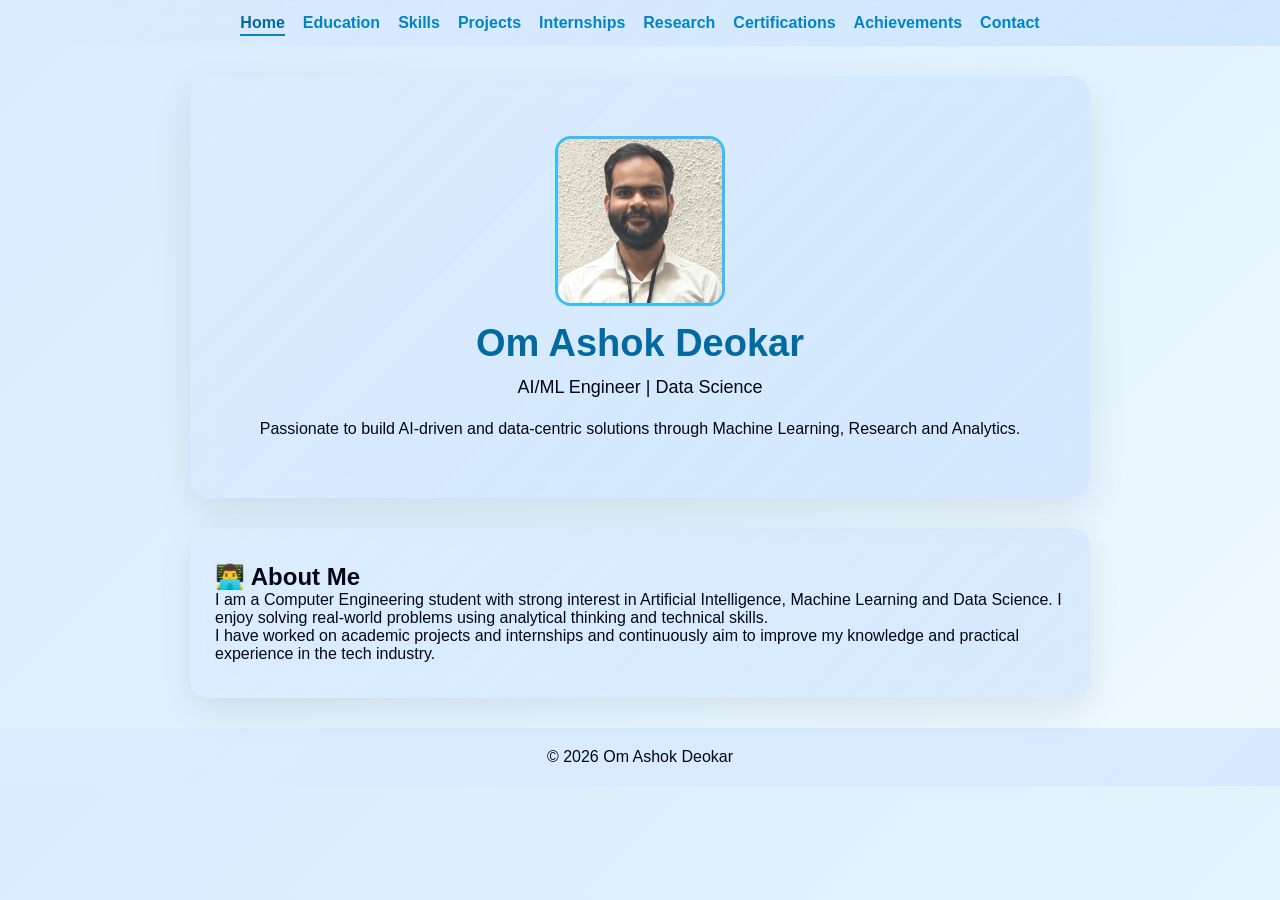
==== index.html @ 27e42d79 "Update index.html" ====
<!DOCTYPE html>
<html lang="en">
<head>
  <meta charset="UTF-8">
  <title>Om Ashok Deokar | Portfolio</title>
  <link rel="stylesheet" href="style.css">
</head>

<body>

<!-- NAVBAR -->
<nav>
  <a href="index.html" class="active">Home</a>
  <a href="education.html">Education</a>
  <a href="skills.html">Skills</a>
  <a href="projects.html">Projects</a>
  <a href="internships.html">Internships</a>
  <a href="research.html">Research</a>
  <a href="certifications.html">Certifications</a>
  <a href="achievements.html">Achievements</a>
  <a href="contact.html">Contact</a>
</nav>

<!-- HERO -->
<div class="hero">
  <img src="profile.jpg" class="profile-img" alt="Profile">

  <h1>Om Ashok Deokar</h1>

  <!-- 🔥 Typing text -->
  <p class="subtitle typing-text"></p>

  <div class="hero-line"></div>

  <p class="highlight typing-sub"></p>
  <p class="hero-desc">
  Passionate to build AI-driven and data-centric solutions through
  Machine Learning, Research and Analytics.
</p>
</div>

  <section>
  <h2>👨‍💻 About Me</h2>
  <p>
    I am a Computer Engineering student with strong interest in Artificial Intelligence,
    Machine Learning and Data Science. I enjoy solving real-world problems using
    analytical thinking and technical skills.
  </p>
  <p>
    I have worked on academic projects and internships and continuously aim to improve
    my knowledge and practical experience in the tech industry.
  </p>
</section>



<!-- FOOTER -->
<footer>
  <p>© 2026 Om Ashok Deokar</p>
</footer>

<!-- 🔥 TYPING SCRIPT -->
<script>
const text1 = "AI/ML Engineer | Data Science Enthusiast";
const text2 = "AI • ML • Data • Innovation";

let i = 0;
let j = 0;

function typeMain() {
  if (i < text1.length) {
    document.querySelector(".typing-text").textContent += text1.charAt(i);
    i++;
    setTimeout(typeMain, 40);
  } else {
    setTimeout(typeSub, 400);
  }
}

function typeSub() {
  if (j < text2.length) {
    document.querySelector(".typing-sub").textContent += text2.charAt(j);
    j++;
    setTimeout(typeSub, 40);
  }
}

window.onload = typeMain;
</script>

</body>
</html>
---- style.css ----
/* ================= RESET ================= */
* {
  margin: 0;
  padding: 0;
  box-sizing: border-box;
}

/* ================= GLOBAL ================= */
html {
  scroll-behavior: smooth;
}

body {
  font-family: 'Segoe UI', sans-serif;
  background: linear-gradient(135deg, #dbeafe, #e0f2fe, #f0f9ff);
  color: #020617;
}

/* remove default link style */
a {
  text-decoration: none;
  color: inherit;
}

/* ================= NAVBAR ================= */
nav {
  display: flex;
  justify-content: center;
  flex-wrap: wrap;
  gap: 18px;
  padding: 14px;

  background: linear-gradient(
    135deg,
    rgba(219,234,254,0.6),
    rgba(191,219,254,0.5)
  );

  backdrop-filter: blur(12px);
  position: sticky;
  top: 0;
  z-index: 1000;
}

nav a {
  color: #0284c7;
  font-weight: 600;
  position: relative;
  transition: 0.3s;
}

nav a:hover {
  color: #0369a1;
}

nav a.active {
  color: #0369a1;
}

/* underline */
nav a::after {
  content: "";
  position: absolute;
  width: 0%;
  height: 2px;
  left: 0;
  bottom: -4px;
  background: #0284c7;
  transition: 0.3s;
}

nav a:hover::after,
nav a.active::after {
  width: 100%;
}

/* ================= HERO ================= */
.hero {
  text-align: center;
  padding: 60px 20px;
  max-width: 900px;
  margin: 30px auto;
  border-radius: 20px;

  background: linear-gradient(
    135deg,
    rgba(219,234,254,0.6),
    rgba(191,219,254,0.5)
  );

  backdrop-filter: blur(12px);
  box-shadow: 0 15px 40px rgba(0,0,0,0.08);

  transition: all 0.4s ease;
}

.hero:hover {
  transform: translateY(-8px);
  box-shadow: 0 25px 60px rgba(2,132,199,0.25);
}

/* profile */
.profile-img {
  width: 170px;
  height: 170px;
  border-radius: 16px;
  border: 3px solid #38bdf8;
  object-fit: cover;
}

h1 {
  font-size: 38px;
  color: #0369a1;
  margin: 12px 0;
}

.subtitle {
  font-size: 18px;
}

.highlight {
  color: #0284c7;
}

.typing-text,
.typing-sub {
  white-space: nowrap;
  overflow: hidden;
  display: inline-block;

  border-right: none !important;
  animation: none !important;
}

/* ================= SECTION ================= */
section {
  max-width: 900px;
  margin: 25px auto;
  padding: 35px 25px;
  border-radius: 18px;

  background: linear-gradient(
    135deg,
    rgba(219,234,254,0.55),
    rgba(191,219,254,0.45)
  );

  backdrop-filter: blur(12px);
  box-shadow: 0 12px 35px rgba(0,0,0,0.08);
}

/* ================= CARDS ================= */
.project,
.timeline-content {
  background: linear-gradient(
    135deg,
    rgba(224,242,254,0.6),
    rgba(186,230,253,0.4)
  );

  backdrop-filter: blur(10px);
  border: 1px solid rgba(147,197,253,0.35);
  border-radius: 14px;

  padding: 18px;
  margin: 15px 0;

  box-shadow: 0 8px 25px rgba(59,130,246,0.12);

  transition: all 0.3s ease;
}

.project:hover,
.timeline-content:hover {
  transform: translateY(-6px);
  box-shadow: 0 18px 40px rgba(59,130,246,0.25);
}

/* ================= BUTTON ================= */
.button-outline {
  display: inline-block;
  margin-top: 10px;
  padding: 8px 16px;

  border-radius: 8px;
  border: 2px solid #0284c7;
  color: #0284c7;

  font-weight: 500;
  font-size: 14px;

  transition: all 0.3s ease;
}

.button-outline:hover {
  background: #0284c7;
  color: white;
  transform: translateY(-2px);
  box-shadow: 0 5px 15px rgba(2,132,199,0.3);
}

/* ================= TIMELINE ================= */
.timeline {
  position: relative;
  margin-top: 30px;
  padding-left: 25px;
}

.timeline::before {
  content: "";
  position: absolute;
  left: 10px;
  top: 0;
  width: 3px;
  height: 100%;
  background: linear-gradient(#38bdf8, #0284c7);
}

.timeline-item {
  position: relative;
  margin-bottom: 30px;
  padding-left: 30px;
}

.timeline-dot {
  position: absolute;
  left: 2px;
  top: 10px;
  width: 14px;
  height: 14px;
  background: #38bdf8;
  border-radius: 50%;
  box-shadow: 0 0 10px rgba(56,189,248,0.6);
}

.date-badge {
  display: inline-block;
  font-size: 12px;
  background: #0284c7;
  color: white;
  padding: 4px 10px;
  border-radius: 20px;
  margin-bottom: 10px;
}

/* ================= EDUCATION ================= */
.edu-flex {
  display: flex;
  align-items: center;
  gap: 15px;
}

.edu-logo {
  width: 50px;
  height: 50px;
  object-fit: contain;
  background: white;
  padding: 5px;
  border-radius: 8px;
}

/* 🔥 SPPU FIX (IMPORTANT) */
.edu-logo-small {
  width: 80px;
  height: auto;
  margin-top: 8px;
  object-fit: contain;
}

/* ================= SKILLS ================= */
.skill {
  margin-bottom: 25px;
}

.skill-header {
  display: flex;
  align-items: center;
  justify-content: space-between;
  margin-bottom: 6px;
  font-weight: 600;
}

.percent {
  font-size: 14px;
  color: #0284c7;
}

/* bar */
.skill-bar {
  width: 100%;
  height: 14px;
  background: rgba(226,232,240,0.7);
  border-radius: 10px;
  overflow: hidden;
}

/* fill animation */
.skill-fill {
  height: 100%;
  width: 0;
  background: linear-gradient(90deg, #38bdf8, #0284c7);
  border-radius: 10px;
  position: relative;
  animation: fillBar 2s ease forwards;
}

@keyframes fillBar {
  from { width: 0; }
}

/* shine effect */
.skill-fill::after {
  content: "";
  position: absolute;
  top: 0;
  left: -50%;
  width: 50%;
  height: 100%;
  background: rgba(255,255,255,0.4);
  transform: skewX(-20deg);
  animation: shine 2s infinite;
}

@keyframes shine {
  0% { left: -50%; }
  100% { left: 120%; }
}

/* ================= FOOTER ================= */
footer {
  text-align: center;
  padding: 20px;
  margin-top: 30px;

  background: linear-gradient(
    135deg,
    rgba(219,234,254,0.6),
    rgba(191,219,254,0.5)
  );
}
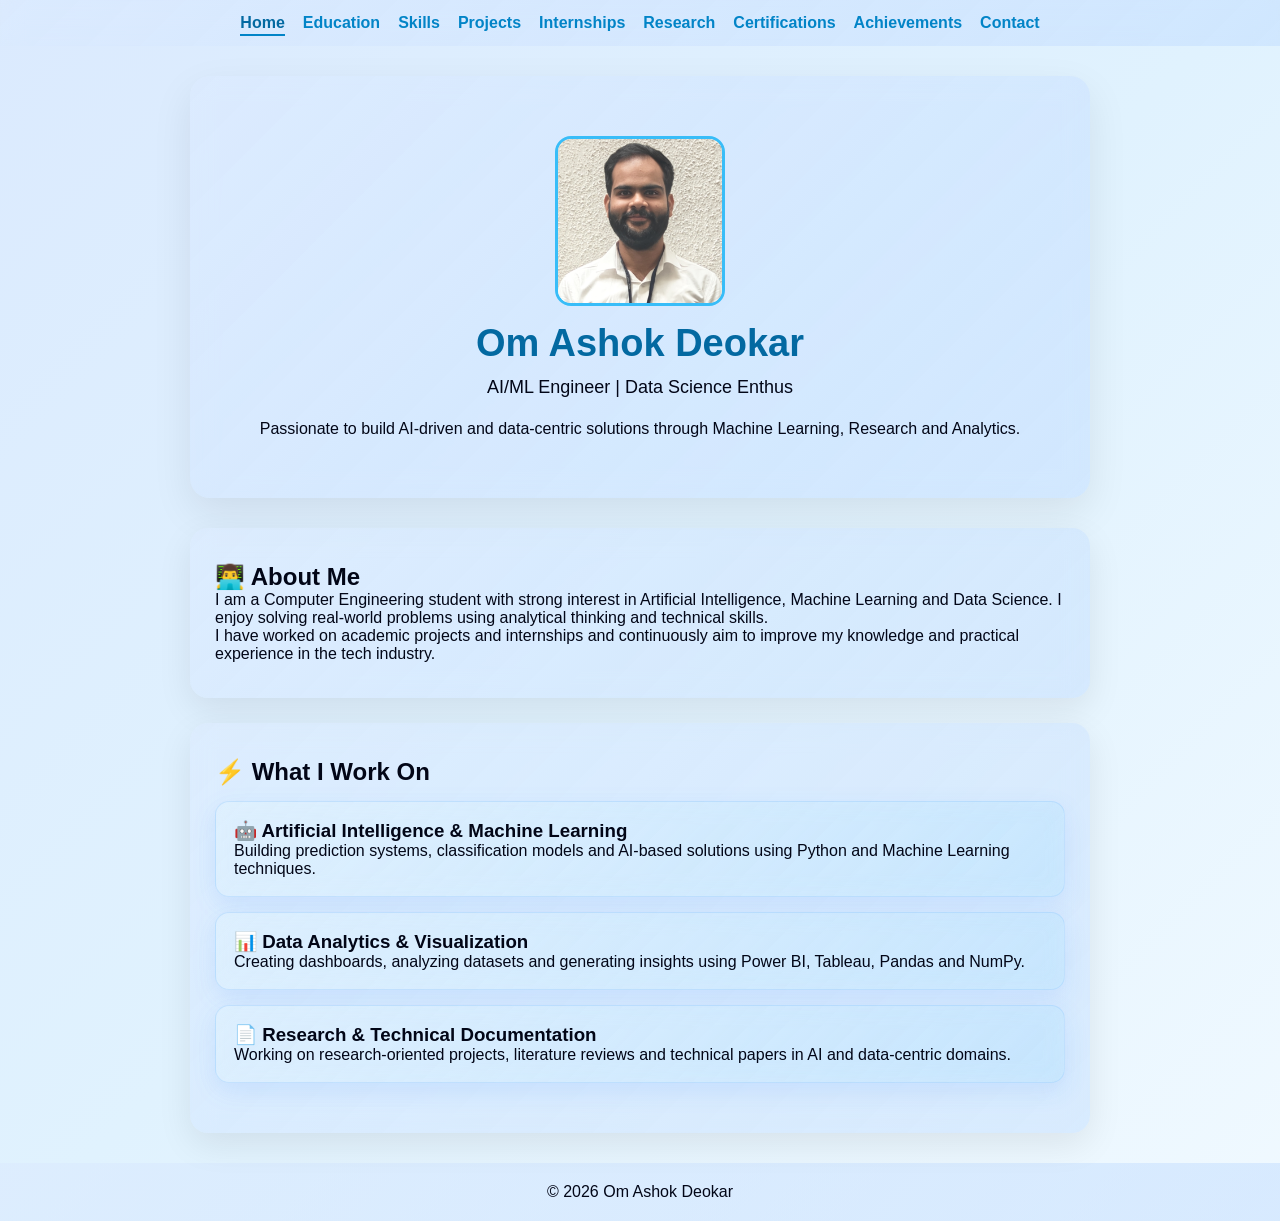
==== commit 46ea450c: "Update index.html" ====
--- a/index.html
+++ b/index.html
@@ -52,6 +52,36 @@
   </p>
 </section>
 
+  <section>
+
+<h2>⚡ What I Work On</h2>
+
+<div class="project">
+  <h3>🤖 Artificial Intelligence & Machine Learning</h3>
+  <p>
+    Building prediction systems, classification models and AI-based
+    solutions using Python and Machine Learning techniques.
+  </p>
+</div>
+
+<div class="project">
+  <h3>📊 Data Analytics & Visualization</h3>
+  <p>
+    Creating dashboards, analyzing datasets and generating insights
+    using Power BI, Tableau, Pandas and NumPy.
+  </p>
+</div>
+
+<div class="project">
+  <h3>📄 Research & Technical Documentation</h3>
+  <p>
+    Working on research-oriented projects, literature reviews and
+    technical papers in AI and data-centric domains.
+  </p>
+</div>
+
+</section>
+
 
 
 <!-- FOOTER -->
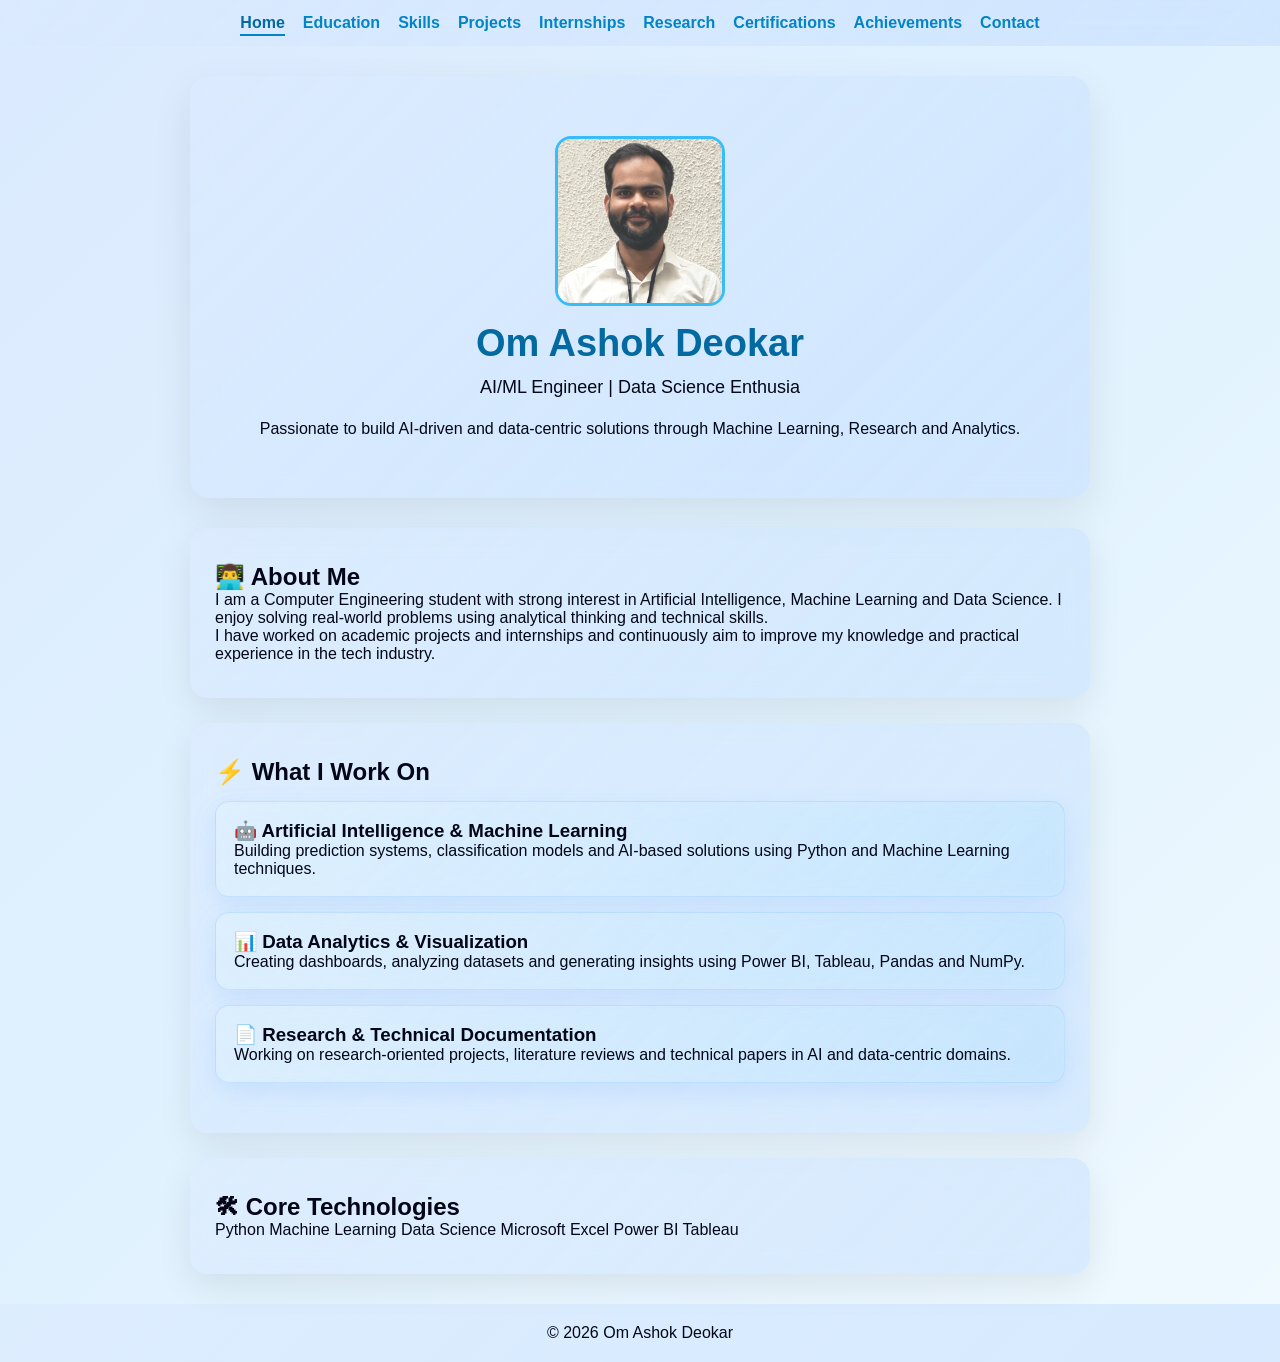
==== commit 03f32ea0: "Update index.html" ====
--- a/index.html
+++ b/index.html
@@ -82,6 +82,23 @@
 
 </section>
 
+  <section>
+
+<h2>🛠 Core Technologies</h2>
+
+<div class="skills-box">
+
+<span>Python</span>
+<span>Machine Learning</span>
+<span>Data Science</span>
+<span>Microsoft Excel</span> 
+<span>Power BI</span>
+<span>Tableau</span>
+
+</div>
+
+</section>
+
 
 
 <!-- FOOTER -->
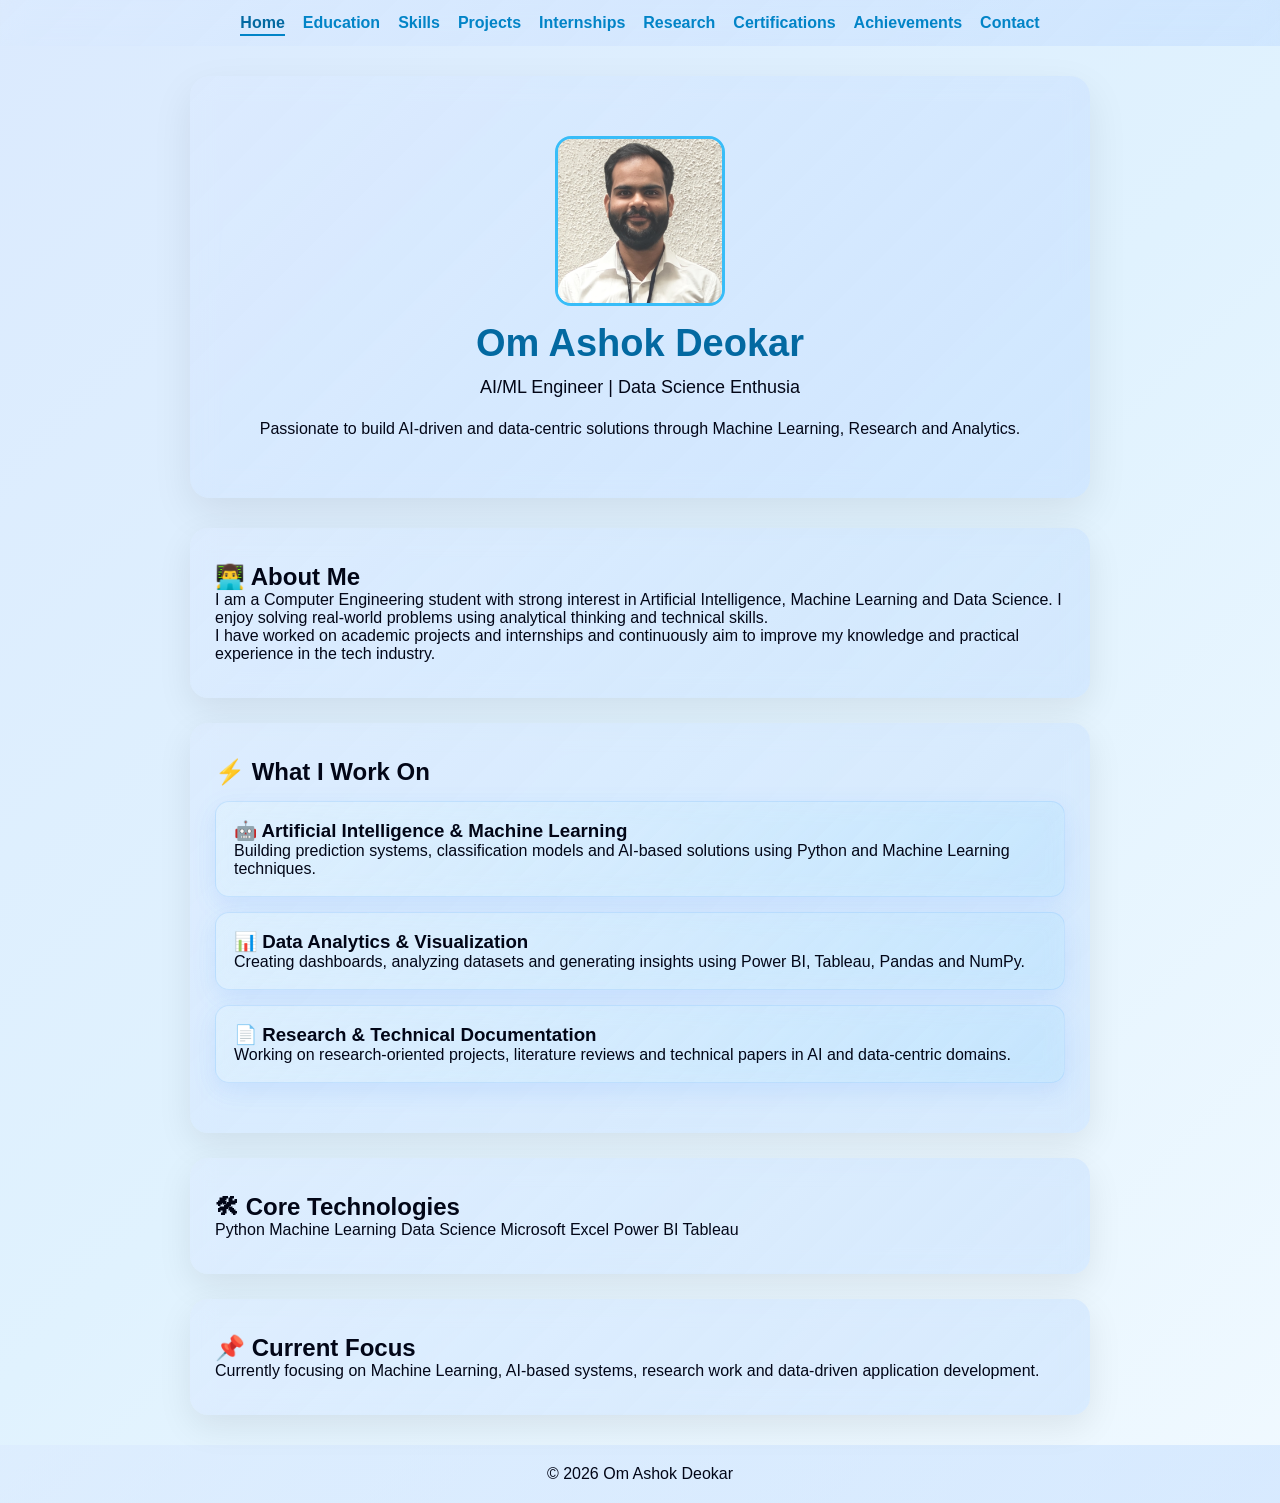
==== commit e467723b: "Update index.html" ====
--- a/index.html
+++ b/index.html
@@ -99,6 +99,17 @@
 
 </section>
 
+  <section>
+
+<h2>📌 Current Focus</h2>
+
+<p>
+Currently focusing on Machine Learning, AI-based systems,
+research work and data-driven application development.
+</p>
+
+</section>
+
 
 
 <!-- FOOTER -->
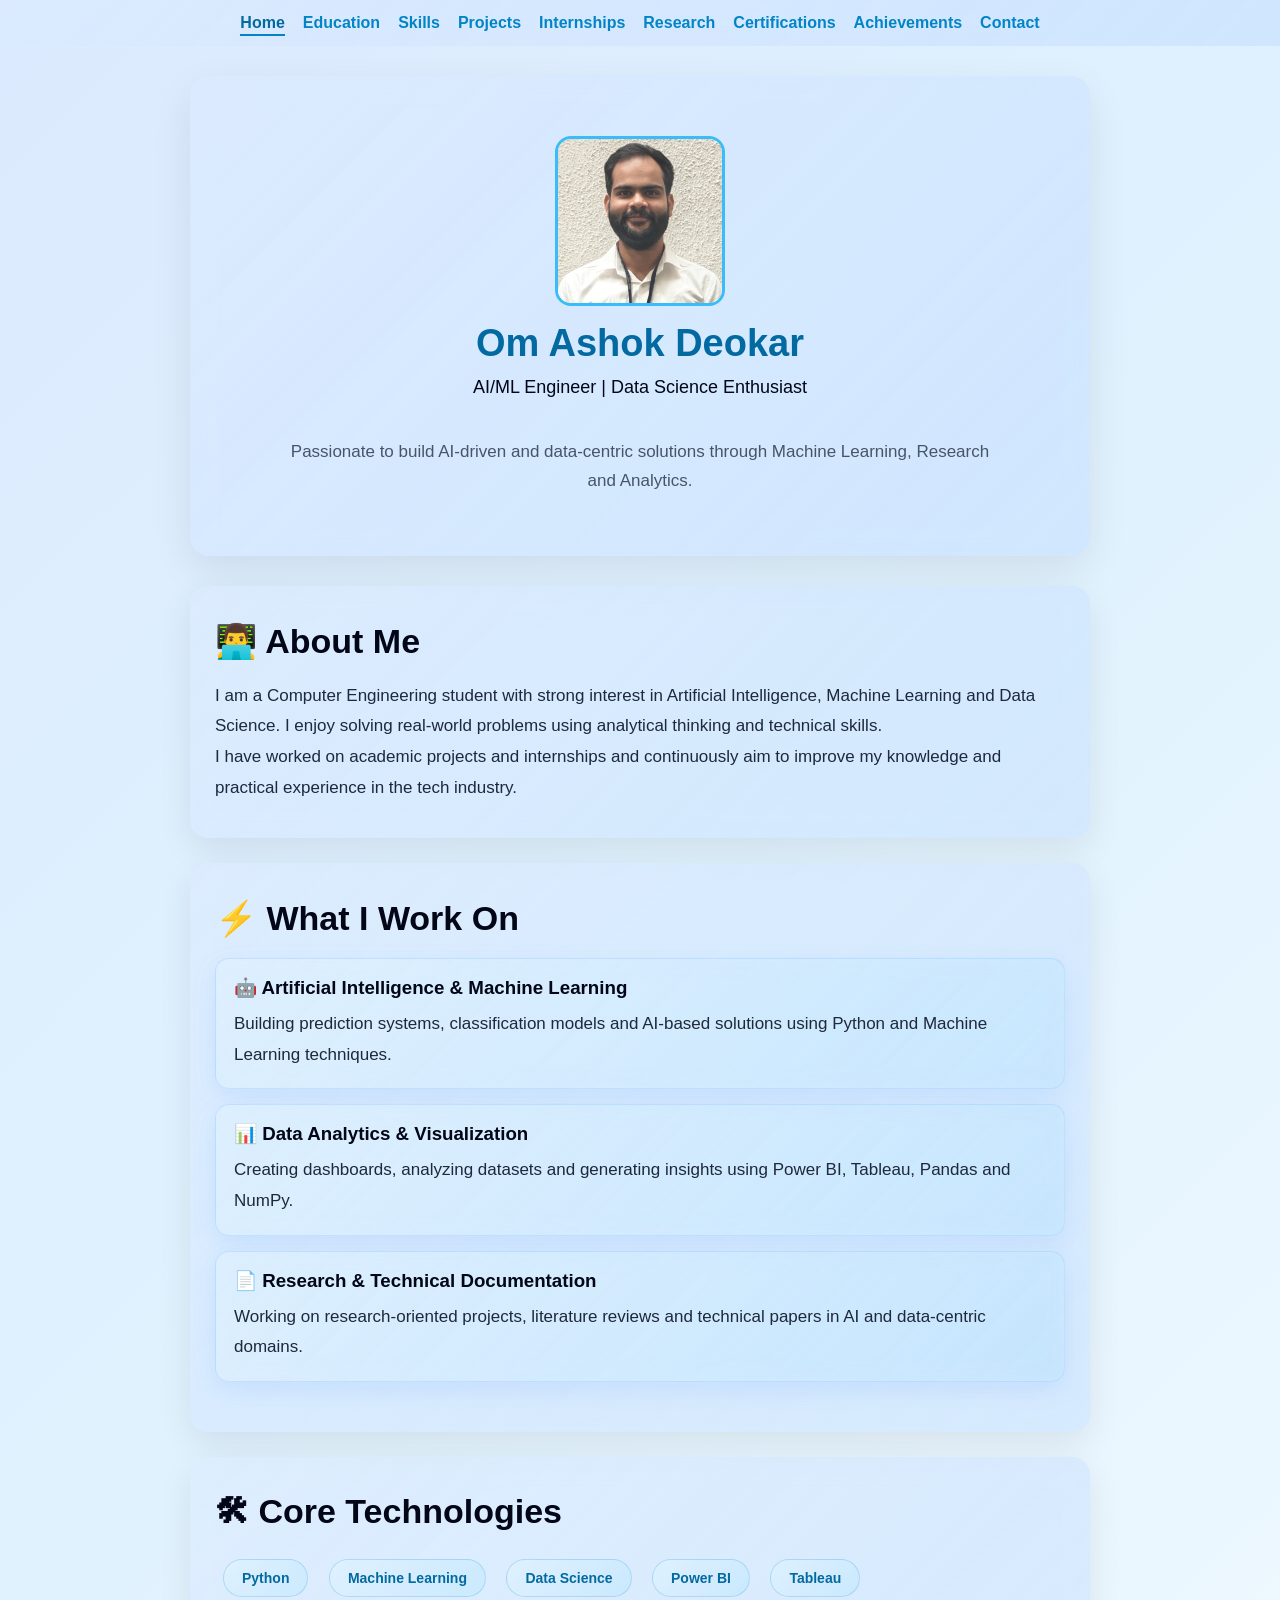
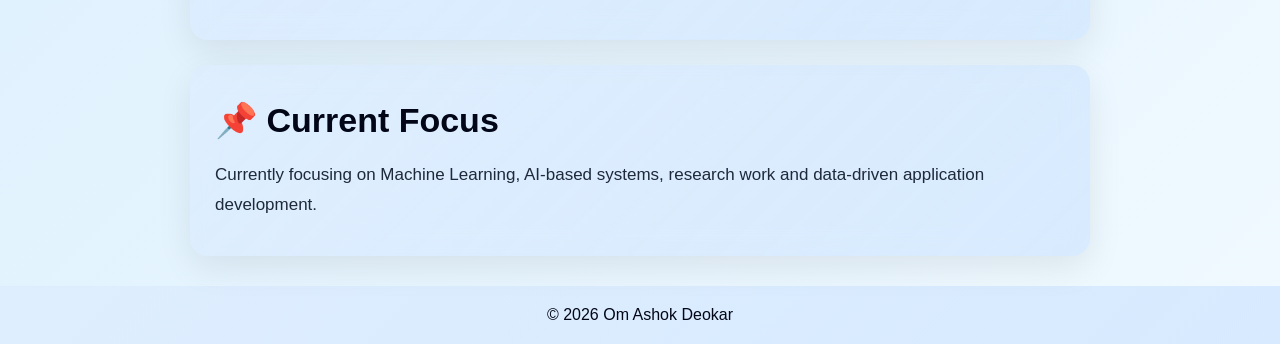
==== commit b3bee30b: "Update index.html" ====
--- a/index.html
+++ b/index.html
@@ -90,8 +90,7 @@
 
 <span>Python</span>
 <span>Machine Learning</span>
-<span>Data Science</span>
-<span>Microsoft Excel</span> 
+<span>Data Science</span> 
 <span>Power BI</span>
 <span>Tableau</span>
 
--- a/style.css
+++ b/style.css
@@ -339,3 +339,100 @@
   );
 }
 
+/* ================= HERO DESCRIPTION ================= */
+
+.hero-desc{
+  max-width: 700px;
+  margin: 18px auto 0;
+  font-size: 17px;
+  line-height: 1.7;
+  color: #475569;
+}
+
+/* ================= HYBRID SKILLS TAGS ================= */
+
+.skills-box{
+  margin-top: 20px;
+}
+
+.skills-box span{
+
+  display: inline-block;
+
+  background: linear-gradient(
+    135deg,
+    rgba(224,242,254,0.7),
+    rgba(186,230,253,0.5)
+  );
+
+  color: #0369a1;
+
+  padding: 10px 18px;
+  margin: 8px;
+
+  border-radius: 30px;
+
+  font-weight: 600;
+  font-size: 14px;
+
+  border: 1px solid rgba(2,132,199,0.2);
+
+  transition: all 0.3s ease;
+}
+
+.skills-box span:hover{
+  transform: translateY(-3px);
+  background: #0284c7;
+  color: white;
+
+  box-shadow: 0 10px 20px rgba(2,132,199,0.25);
+}
+
+/* ================= SECTION TITLE IMPROVEMENT ================= */
+
+section h2{
+
+  font-size: 34px;
+  margin-bottom: 20px;
+  color: #020617;
+}
+
+/* ================= BETTER PARAGRAPH READABILITY ================= */
+
+section p{
+
+  line-height: 1.8;
+  color: #1e293b;
+  font-size: 17px;
+}
+
+/* ================= CARD TITLE ================= */
+
+.project h3,
+.timeline-content h3{
+
+  color: #020617;
+  margin-bottom: 10px;
+}
+
+/* ================= SMOOTH PAGE ANIMATION ================= */
+
+section,
+.hero{
+
+  animation: fadeUp 0.7s ease;
+}
+
+@keyframes fadeUp{
+
+  from{
+    opacity: 0;
+    transform: translateY(20px);
+  }
+
+  to{
+    opacity: 1;
+    transform: translateY(0);
+  }
+}
+
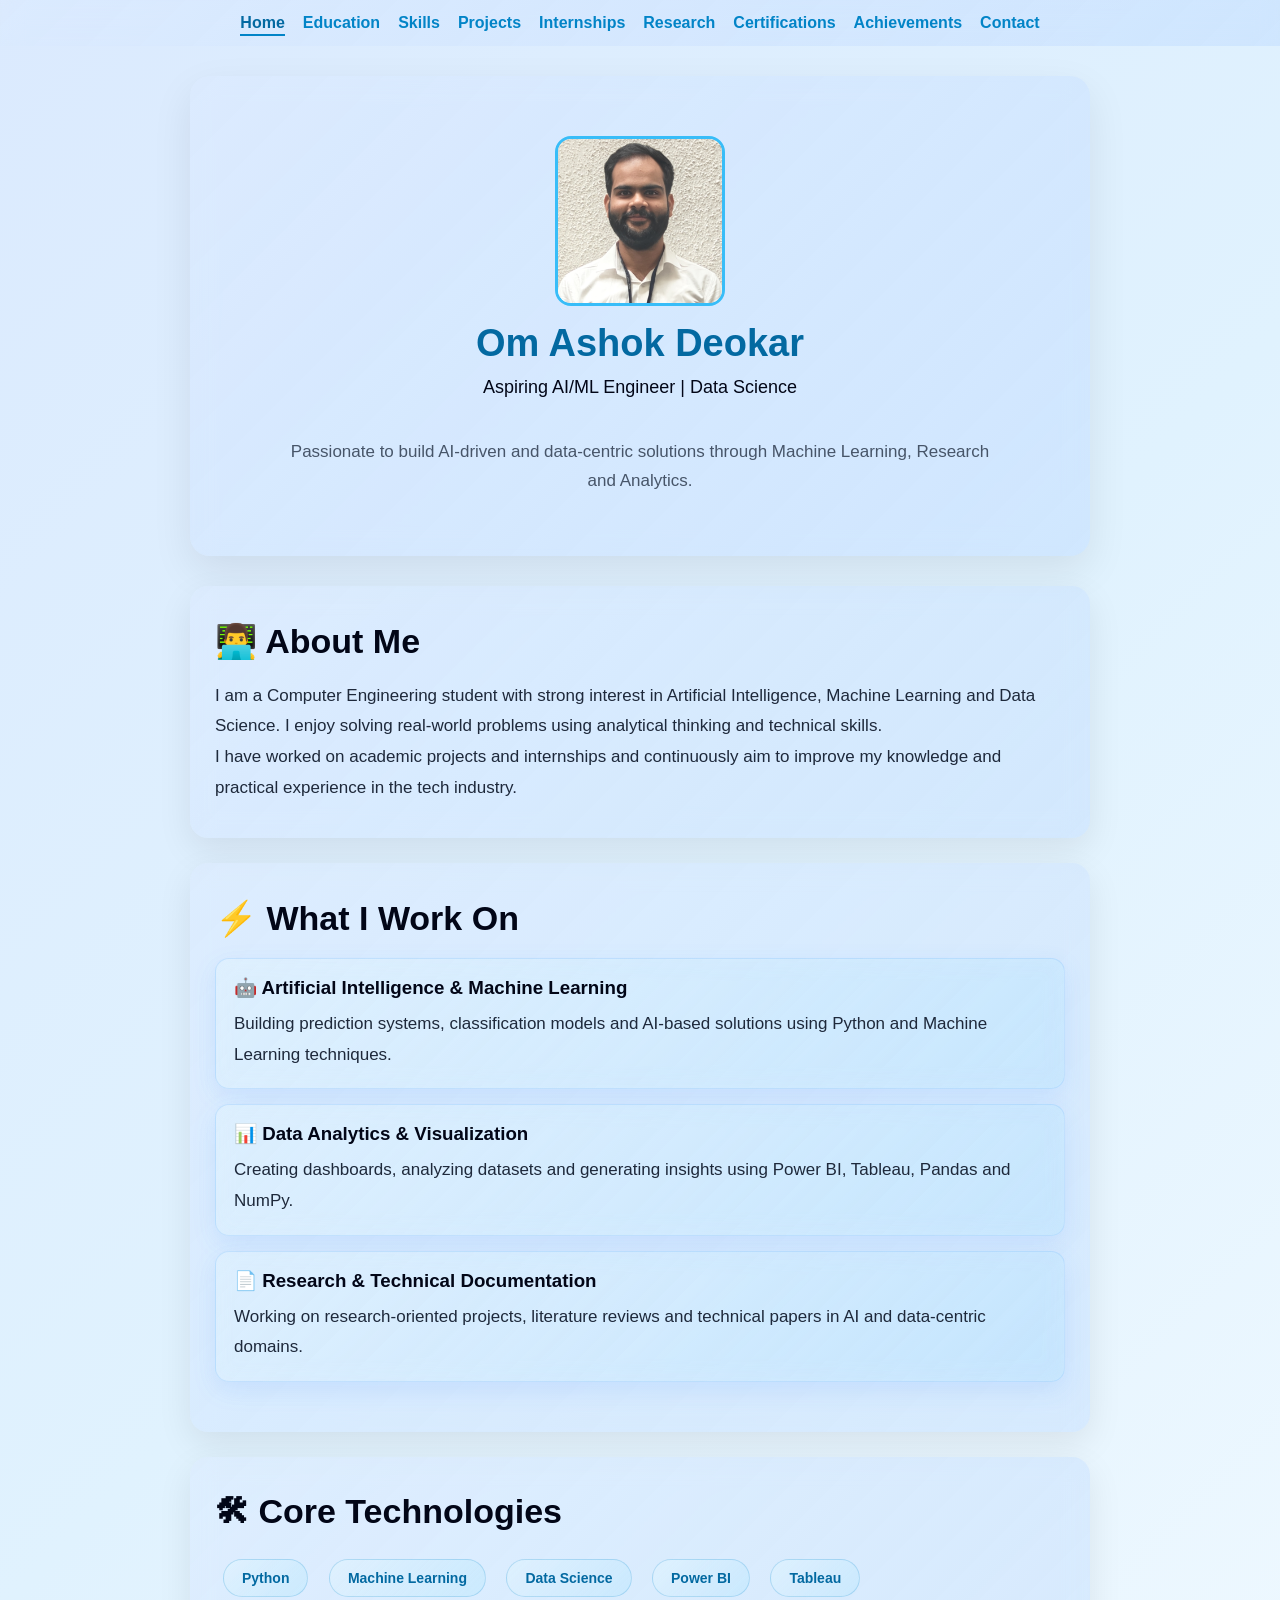
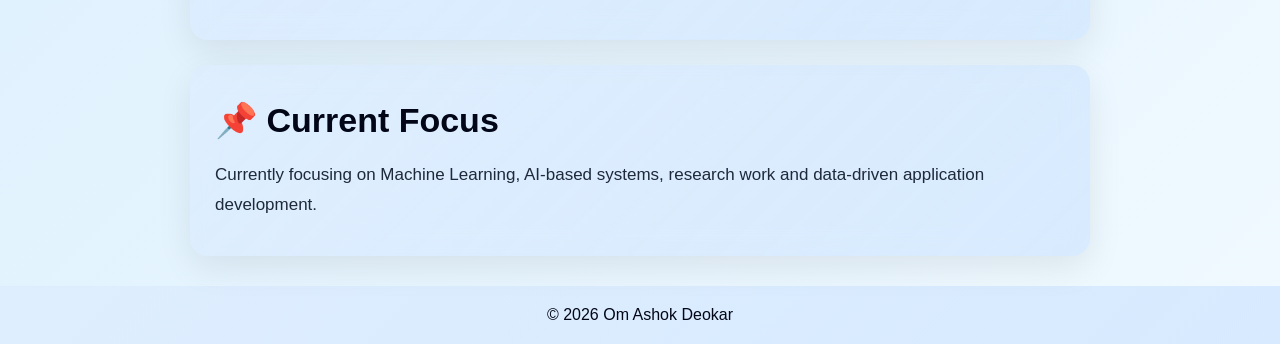
==== commit 1362d353: "Update index.html" ====
--- a/index.html
+++ b/index.html
@@ -118,7 +118,7 @@
 
 <!-- 🔥 TYPING SCRIPT -->
 <script>
-const text1 = "AI/ML Engineer | Data Science Enthusiast";
+const text1 = "Aspiring AI/ML Engineer | Data Science Enthusiast";
 const text2 = "AI • ML • Data • Innovation";
 
 let i = 0;
--- a/style.css
+++ b/style.css
@@ -436,3 +436,107 @@
   }
 }
 
+/* =========================
+   ACHIEVEMENTS GRID
+========================= */
+
+.achievement-grid{
+    display:grid;
+    grid-template-columns:repeat(auto-fit,minmax(420px,1fr));
+    gap:25px;
+    margin-top:30px;
+}
+
+.achievement-card{
+    background:linear-gradient(135deg,#dbeeff,#cfe3f5);
+    padding:28px;
+    border-radius:22px;
+    border:1px solid #b7d6f3;
+    box-shadow:0 8px 20px rgba(0,0,0,0.05);
+    transition:0.3s;
+}
+
+.achievement-card:hover{
+    transform:translateY(-5px);
+}
+
+.achievement-card h3{
+    color:#03122e;
+    margin-bottom:15px;
+    font-size:30px;
+}
+
+.achievement-card p{
+    color:#374151;
+    line-height:1.8;
+    font-size:19px;
+}
+
+/* =========================
+   HIGHLIGHTS GRID
+========================= */
+
+.stats-grid{
+    display:grid;
+    grid-template-columns:repeat(auto-fit,minmax(200px,1fr));
+    gap:25px;
+    margin-top:30px;
+}
+
+.stat-card{
+    background:linear-gradient(135deg,#dbeeff,#cfe3f5);
+    padding:35px 20px;
+    border-radius:22px;
+    text-align:center;
+    border:1px solid #b7d6f3;
+    box-shadow:0 8px 20px rgba(0,0,0,0.05);
+    transition:0.3s;
+}
+
+.stat-card:hover{
+    transform:translateY(-5px) scale(1.02);
+}
+
+.stat-card h3{
+    font-size:52px;
+    color:#0077c8;
+    margin-bottom:10px;
+}
+
+.stat-card p{
+    font-size:20px;
+    color:#374151;
+    font-weight:600;
+}
+
+/* =========================
+   MOBILE RESPONSIVE
+========================= */
+
+@media(max-width:768px){
+
+    .achievement-grid{
+        grid-template-columns:1fr;
+    }
+
+    .stats-grid{
+        grid-template-columns:1fr 1fr;
+    }
+
+    .achievement-card h3{
+        font-size:24px;
+    }
+
+}
+
+.contact-link{
+    color:#0b74c9;
+    text-decoration:none;
+    transition:0.3s;
+    font-weight:500;
+}
+
+.contact-link:hover{
+    color:#005ea6;
+    text-decoration:underline;
+}
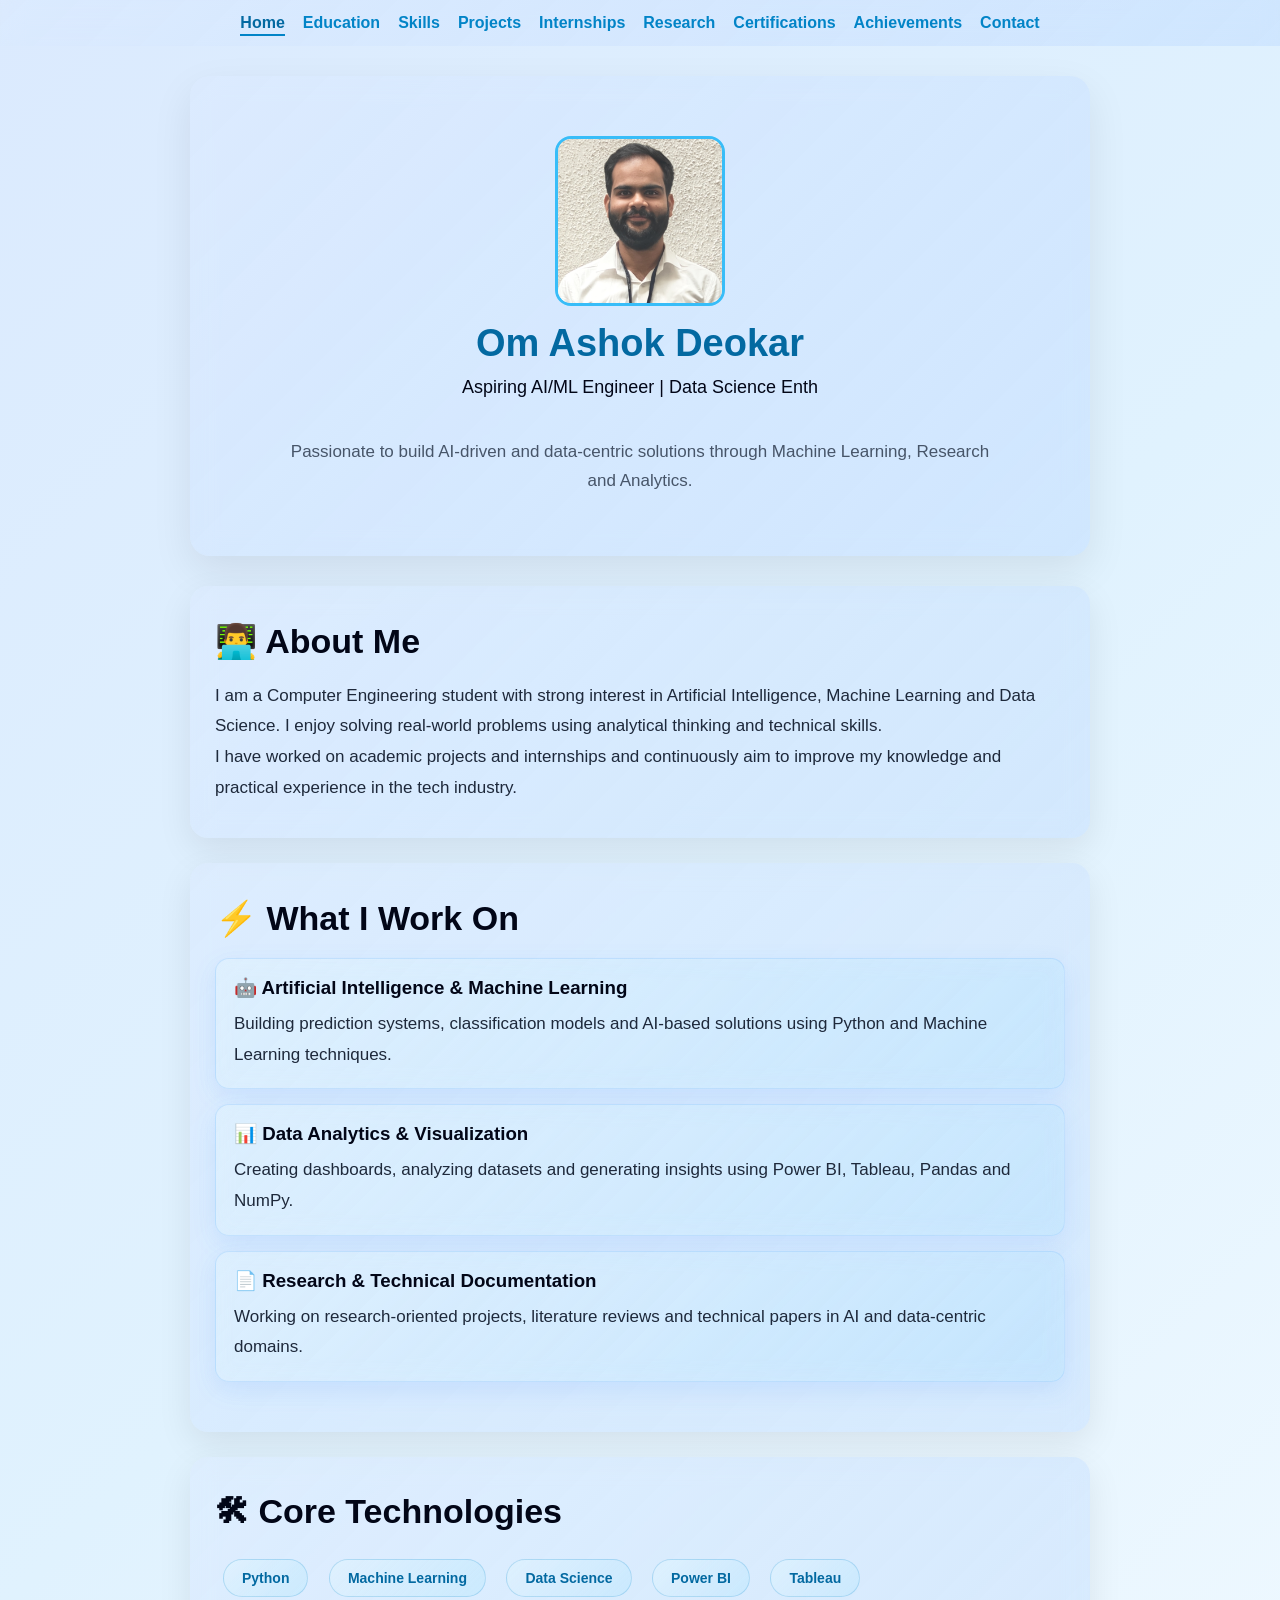
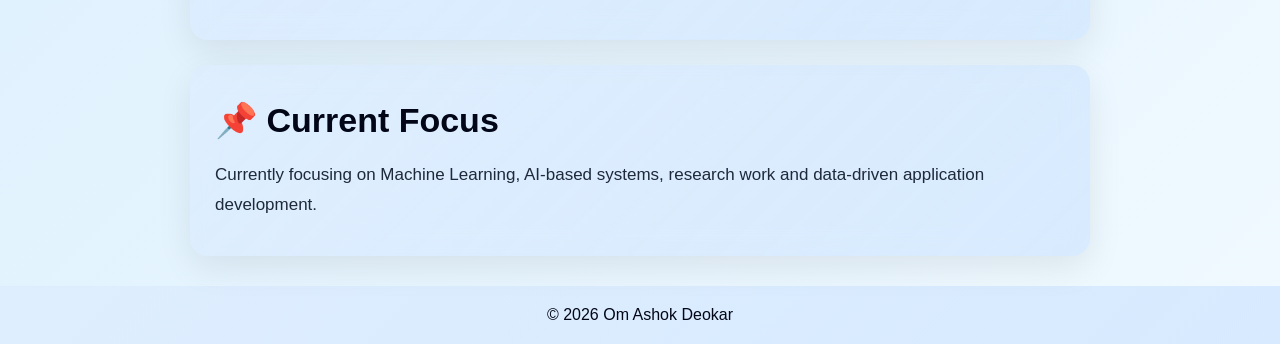
==== commit 96ad5a7a: "Update index.html" ====
--- a/index.html
+++ b/index.html
@@ -119,7 +119,7 @@
 <!-- 🔥 TYPING SCRIPT -->
 <script>
 const text1 = "Aspiring AI/ML Engineer | Data Science Enthusiast";
-const text2 = "AI • ML • Data • Innovation";
+const text2 = "AI • ML • Data Science • Innovation";
 
 let i = 0;
 let j = 0;
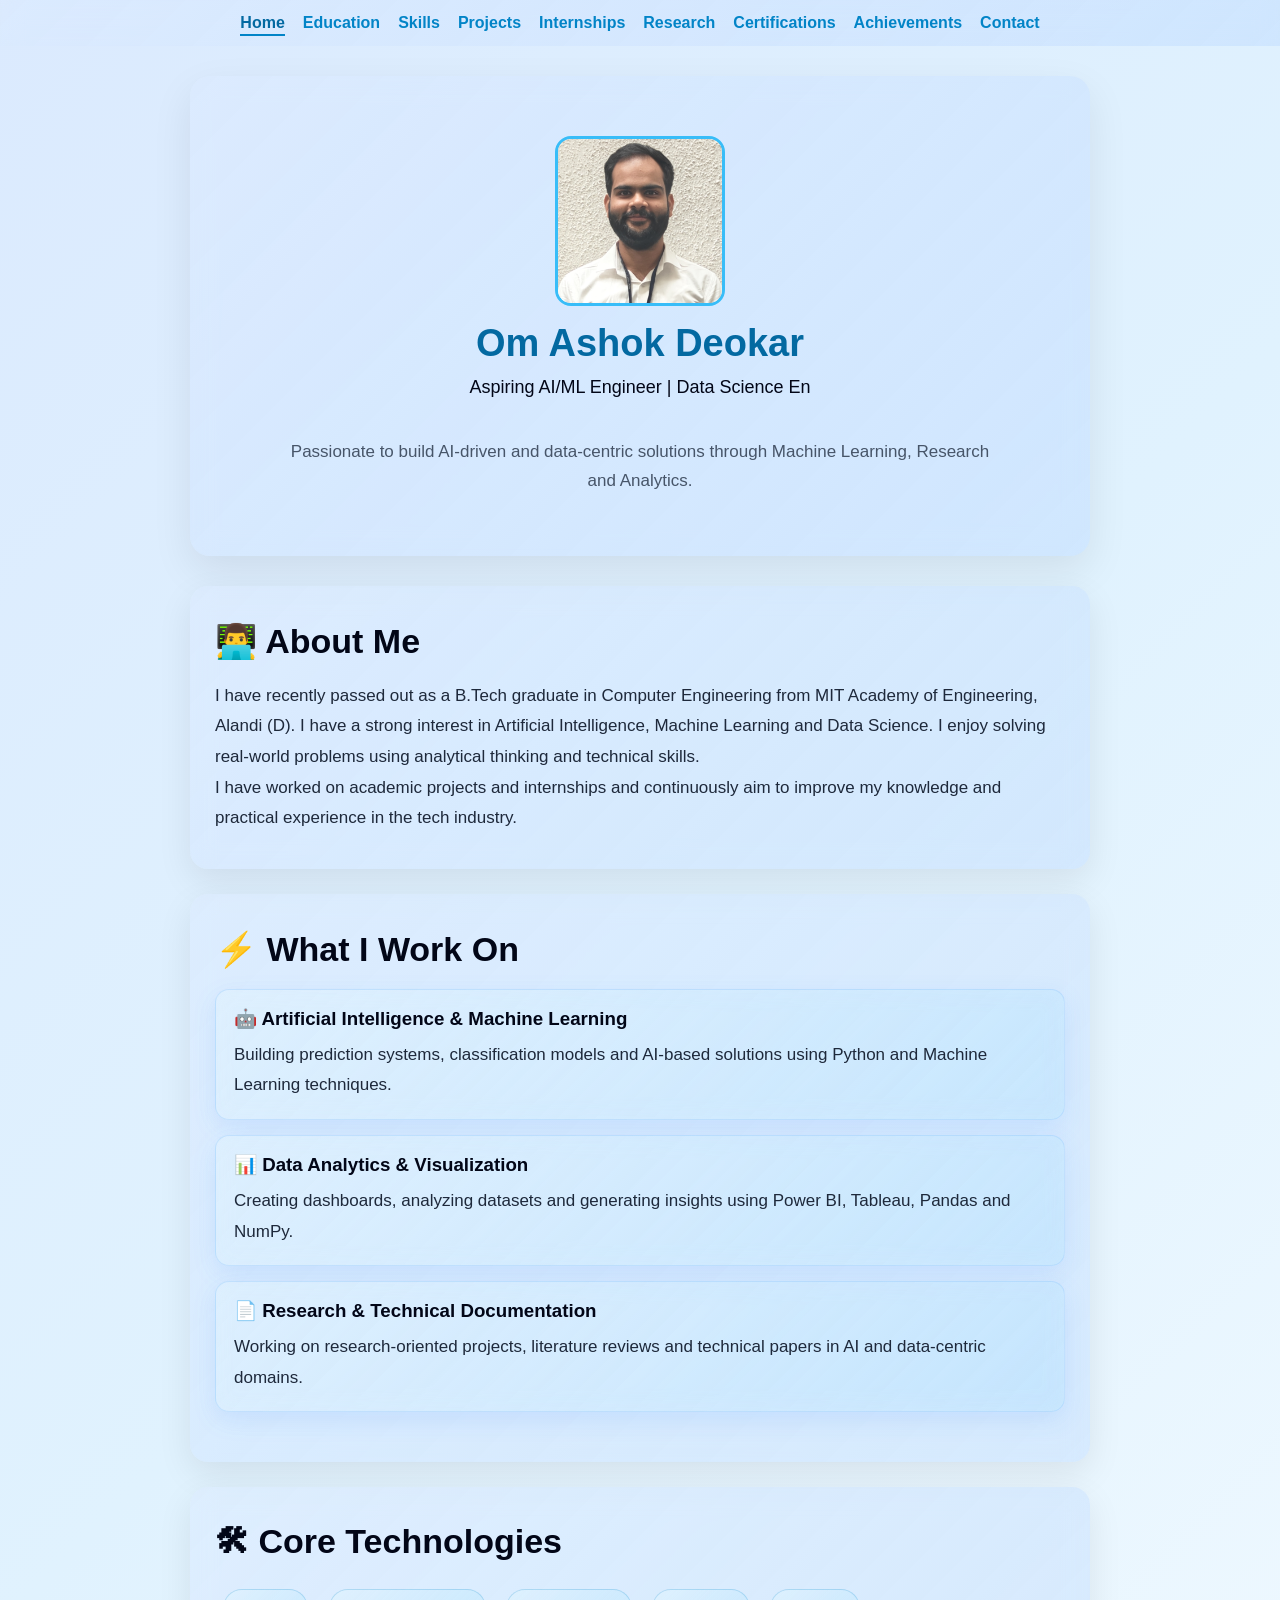
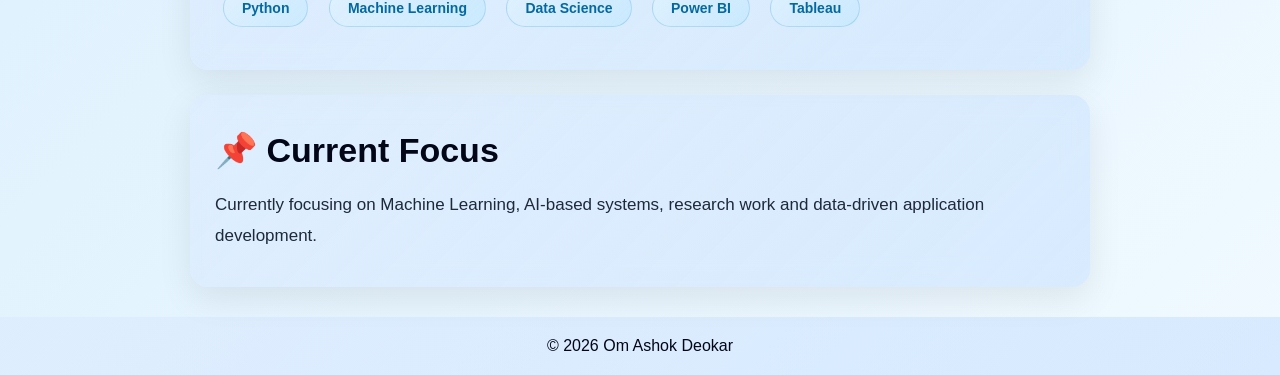
==== commit fdef0f07: "Update index.html" ====
--- a/index.html
+++ b/index.html
@@ -42,7 +42,7 @@
   <section>
   <h2>👨‍💻 About Me</h2>
   <p>
-    I am a Computer Engineering student with strong interest in Artificial Intelligence,
+    I have recently passed out as a B.Tech graduate in Computer Engineering from MIT Academy of Engineering, Alandi (D). I have a strong interest in Artificial Intelligence,
     Machine Learning and Data Science. I enjoy solving real-world problems using
     analytical thinking and technical skills.
   </p>
--- a/style.css
+++ b/style.css
@@ -540,3 +540,128 @@
     color:#005ea6;
     text-decoration:underline;
 }
+
+/* =========================
+   ACHIEVEMENTS PAGE FIX
+========================= */
+
+.achievement-grid{
+    display:grid;
+    grid-template-columns:repeat(auto-fit,minmax(350px,1fr));
+    gap:25px;
+    margin-top:25px;
+}
+
+.achievement-card{
+
+    background: linear-gradient(
+        135deg,
+        rgba(224,242,254,0.6),
+        rgba(186,230,253,0.4)
+    );
+
+    backdrop-filter: blur(10px);
+
+    border:1px solid rgba(147,197,253,0.35);
+
+    border-radius:16px;
+
+    padding:25px;
+
+    box-shadow:0 8px 25px rgba(59,130,246,0.12);
+
+    transition:0.3s ease;
+}
+
+.achievement-card:hover{
+    transform:translateY(-5px);
+    box-shadow:0 18px 40px rgba(59,130,246,0.25);
+}
+
+.achievement-card h3{
+    font-size:24px;
+    margin-bottom:12px;
+    color:#020617;
+}
+
+.achievement-card p{
+    font-size:17px;
+    line-height:1.8;
+    color:#1e293b;
+}
+
+/* =========================
+   HIGHLIGHTS SECTION
+========================= */
+
+.stats-grid{
+    display:grid;
+    grid-template-columns:repeat(auto-fit,minmax(180px,1fr));
+    gap:20px;
+    margin-top:25px;
+}
+
+.stat-card{
+
+    background: linear-gradient(
+        135deg,
+        rgba(224,242,254,0.6),
+        rgba(186,230,253,0.4)
+    );
+
+    padding:25px;
+
+    border-radius:16px;
+
+    text-align:center;
+
+    border:1px solid rgba(147,197,253,0.35);
+
+    box-shadow:0 8px 25px rgba(59,130,246,0.12);
+
+    transition:0.3s ease;
+}
+
+.stat-card:hover{
+    transform:translateY(-5px);
+}
+
+.stat-card h3{
+    font-size:42px;
+    color:#0284c7;
+    margin-bottom:8px;
+}
+
+.stat-card p{
+    font-size:16px;
+    color:#334155;
+    font-weight:600;
+}
+
+/* =========================
+   MOBILE FIX
+========================= */
+
+@media(max-width:768px){
+
+    .achievement-grid{
+        grid-template-columns:1fr;
+    }
+
+    .stats-grid{
+        grid-template-columns:1fr 1fr;
+    }
+
+}
+
+/* INTERNSHIP LINKS */
+
+.internship-link{
+  text-decoration: none;
+  color: #0b132b;
+  transition: 0.3s;
+}
+
+.internship-link:hover{
+  color: #0077cc;
+}
